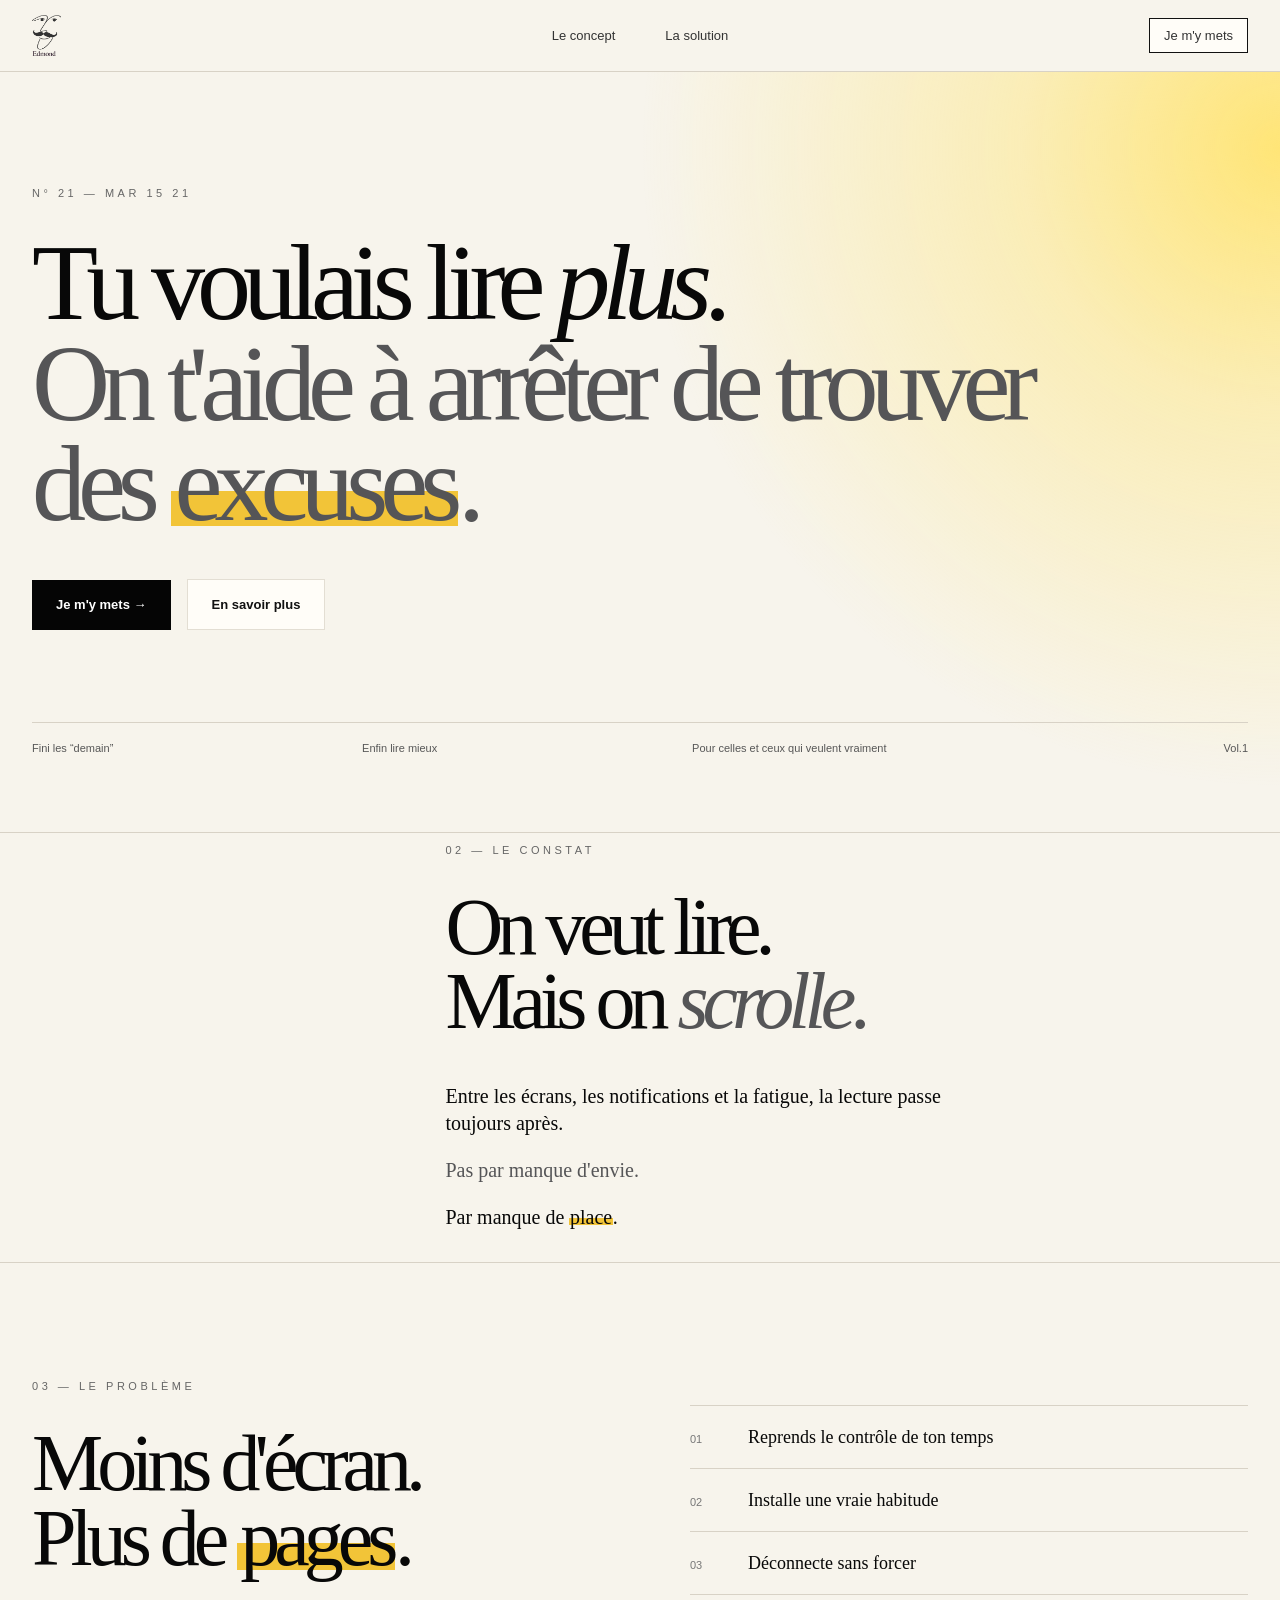
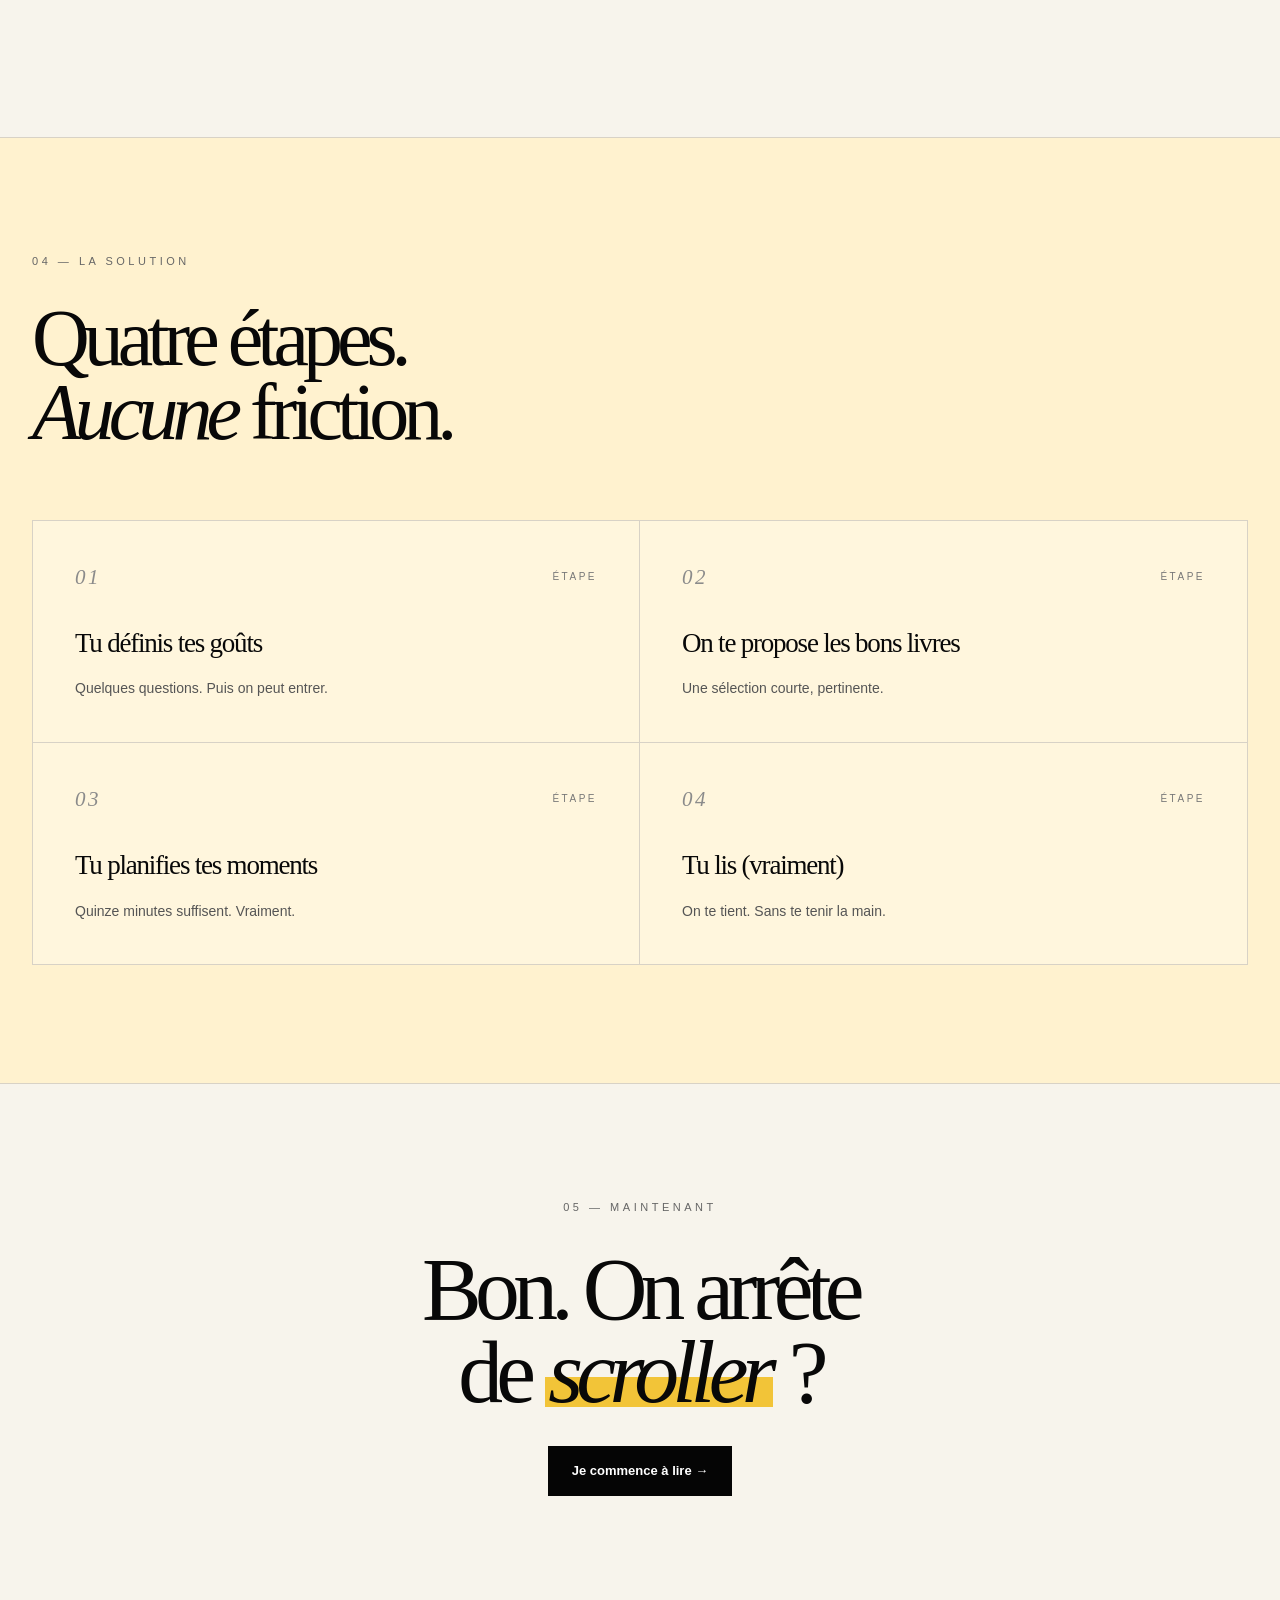
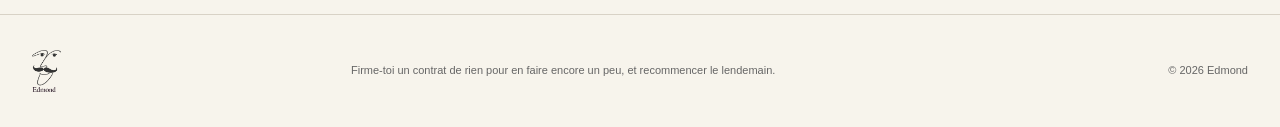
==== index.html @ 49951181 "First version of website" ====
<!doctype html><html lang="fr"><head><meta charset="utf-8"><meta name="viewport" content="width=device-width,initial-scale=1"><title>Edmond — Lire plus</title><link rel="stylesheet" href="styles.css"></head><body>
<header class="site-header"><div class="header-inner"><a class="brand" href="index.html" aria-label="Edmond"><img src="assets/logo.png" alt="Edmond"></a><nav class="nav"><a class="header-link" href="#concept">Le concept</a><a class="header-link" href="#solution">La solution</a></nav><a class="mini-btn" href="https://app.edmond-group.com">Je m'y mets</a></div></header>
<main>
<section class="home-hero"><div class="container"><p class="eyebrow">N° 21 — MAR 15 21</p><h1>Tu voulais lire <em>plus</em>.<br><span>On t'aide à arrêter de trouver des <mark>excuses</mark>.</span></h1><div class="actions"><a class="button" href="https://app.edmond-group.com">Je m'y mets →</a><a class="button light" href="#concept">En savoir plus</a></div><div class="hero-meta"><span>Fini les “demain”</span><span>Enfin lire mieux</span><span>Pour celles et ceux qui veulent vraiment</span><span>Vol.1</span></div></div></section>
<section id="concept" class="intro line"><div class="container"><div class="copy"><p class="eyebrow">02 — LE CONSTAT</p><h2>On veut lire.<br>Mais on <span><em>scrolle</em>.</span></h2><p>Entre les écrans, les notifications et la fatigue, la lecture passe toujours après.</p><p class="muted">Pas par manque d'envie.</p><p>Par manque de <mark>place</mark>.</p></div></div></section>
<section class="section line"><div class="container split"><div><p class="eyebrow">03 — LE PROBLÈME</p><h2>Moins d'écran.<br>Plus de <mark>pages</mark>.</h2></div><div class="rules"><div><span>01</span>Reprends le contrôle de ton temps</div><div><span>02</span>Installe une vraie habitude</div><div><span>03</span>Déconnecte sans forcer</div></div></div></section>
<section id="solution" class="section tint steps line"><div class="container"><p class="eyebrow">04 — LA SOLUTION</p><h2>Quatre étapes.<br><em>Aucune</em> friction.</h2><div class="card-grid four"><article><header><i>01</i><span>ÉTAPE</span></header><h3>Tu définis tes goûts</h3><p>Quelques questions. Puis on peut entrer.</p></article><article><header><i>02</i><span>ÉTAPE</span></header><h3>On te propose les bons livres</h3><p>Une sélection courte, pertinente.</p></article><article><header><i>03</i><span>ÉTAPE</span></header><h3>Tu planifies tes moments</h3><p>Quinze minutes suffisent. Vraiment.</p></article><article><header><i>04</i><span>ÉTAPE</span></header><h3>Tu lis (vraiment)</h3><p>On te tient. Sans te tenir la main.</p></article></div></div></section>
<section class="section final line"><div class="narrow"><p class="eyebrow">05 — MAINTENANT</p><h2>Bon. On arrête<br>de <mark><em>scroller</em></mark> ?</h2><a class="button" href="https://app.edmond-group.com">Je commence à lire →</a></div></section>
</main><footer class="footer"><div class="footer-inner"><a class="brand" href="index.html"><img src="assets/logo.png" alt="Edmond"></a><p>Firme-toi un contrat de rien pour en faire encore un peu, et recommencer le lendemain.</p><p>© 2026 Edmond</p></div></footer>
</body></html>
---- styles.css ----
:root{
  --serif:"Times New Roman", Times, serif;
  --sans:Helvetica, Arial, sans-serif;
  --bg:#f7f4ec;
  --tint:#fff2cf;
  --ink:#080808;
  --grey:#555557;
  --line:#d8d2c6;
  --accent:#f2c438;
}
*{box-sizing:border-box}html{scroll-behavior:smooth}body{margin:0;background:var(--bg);color:var(--ink);font-family:var(--serif);font-size:18px;line-height:1.35}a{color:inherit}p,h1,h2,h3{margin-top:0}.container{width:min(1260px,calc(100% - 64px));margin-inline:auto}.narrow{width:min(780px,calc(100% - 64px));margin-inline:auto}.section{padding:118px 0}.line{border-top:1px solid var(--line)}
/* Header */
.site-header{height:72px;border-bottom:1px solid var(--line);background:var(--bg);position:relative;z-index:2}.header-inner{height:100%;width:min(1260px,calc(100% - 64px));margin:auto;display:flex;align-items:center;justify-content:space-between;gap:28px}.brand{display:inline-flex;align-items:center;gap:9px;text-decoration:none}.brand img{display:block;height:42px;width:auto;object-fit:contain}.nav{position:absolute;left:50%;transform:translateX(-50%);display:flex;gap:50px;font-family:var(--sans);font-size:13px}.header-link,.back,.mini-btn{font-family:var(--sans);font-size:13px;text-decoration:none;color:#333}.mini-btn{border:1px solid #111;padding:8px 14px;background:#fffdf8}.back{color:#555}
/* Type */
.eyebrow{font-family:var(--sans);font-size:11px;line-height:1;letter-spacing:.32em;text-transform:uppercase;color:#666;margin-bottom:34px}h1,h2{font-weight:400;letter-spacing:-.075em;line-height:.93}h1{font-size:clamp(70px,8.45vw,142px);max-width:1040px;margin-bottom:44px}h2{font-size:clamp(54px,6.25vw,96px);margin-bottom:44px}h3{font-size:27px;font-weight:400;letter-spacing:-.045em;margin-bottom:16px}.muted,h1 span,h2 span{color:var(--grey)}em{font-style:italic}mark{background:linear-gradient(transparent 56%,var(--accent) 56% 86%,transparent 86%);padding:0 .035em;color:inherit}.lead{font-size:23px;line-height:1.45;max-width:820px;margin-bottom:42px}.sans{font-family:var(--sans)}.button{display:inline-flex;align-items:center;justify-content:center;background:#050505;color:#fff;font-family:var(--sans);font-size:13px;font-weight:700;min-height:50px;padding:16px 24px;text-decoration:none}.button.light{background:#fffdf8;color:#111;border:1px solid #e3ded3}.actions{display:flex;gap:16px;align-items:center}
/* Home */
.home-hero{min-height:675px;padding:116px 0 76px;background:radial-gradient(circle at 100% 10%,#ffe577 0,rgba(255,229,119,.45) 18%,rgba(247,244,236,0) 44%),var(--bg)}.hero-meta{border-top:1px solid var(--line);margin-top:92px;padding-top:18px;display:grid;grid-template-columns:1.2fr 1.2fr 2fr auto;gap:28px;font-family:var(--sans);font-size:11px;color:#575757}.intro{min-height:430px;display:flex;align-items:center}.intro .copy{max-width:560px;margin-left:34%}.intro p:not(.eyebrow){font-size:20px}.split{display:grid;grid-template-columns:1fr 1fr;gap:100px;align-items:center}.rules{border-top:1px solid var(--line);font-size:18px}.rules div{border-bottom:1px solid var(--line);padding:19px 0}.rules span{display:inline-block;width:58px;font-family:var(--sans);font-size:11px;color:#777}.tint{background:var(--tint)}.steps .card-grid{margin-top:70px}.card-grid{display:grid;border:1px solid var(--line);background:rgba(255,255,255,.28)}.card-grid.four{grid-template-columns:1fr 1fr}.card-grid.three{grid-template-columns:repeat(3,1fr)}.card-grid article{padding:42px 42px;min-height:170px}.card-grid.four article:nth-child(odd){border-right:1px solid var(--line)}.card-grid.four article:nth-child(-n+2){border-bottom:1px solid var(--line)}.card-grid.three article+article{border-left:1px solid var(--line)}.card-grid header{display:flex;justify-content:space-between;align-items:center;margin-bottom:34px;font-family:var(--sans);font-size:10px;letter-spacing:.25em;color:#777}.card-grid i{font-family:var(--serif);font-size:21px;color:#8b8b8b}.card-grid p{font-family:var(--sans);font-size:14px;line-height:1.6;color:#555;margin:0}.final{text-align:center}.final h2{font-size:clamp(62px,7vw,116px);margin-bottom:32px}.final .lead{margin-inline:auto;max-width:560px}.footer{border-top:1px solid var(--line);min-height:112px}.footer-inner{width:min(1260px,calc(100% - 64px));height:112px;margin:auto;display:grid;grid-template-columns:1fr 2fr 1fr;align-items:center;gap:30px;font-family:var(--sans);font-size:11px;color:#666}.footer-inner p{margin:0}.footer-inner p:last-child{text-align:right}
/* App page */
.app-hero{min-height:620px;padding:116px 0 102px;background:radial-gradient(circle at 100% 0%,#ffe87c 0,rgba(255,232,124,.44) 20%,rgba(247,244,236,0) 48%),var(--bg)}.app-hero h1{max-width:1040px}.install h2{font-size:clamp(42px,4.6vw,66px);letter-spacing:-.06em}.install-grid{display:grid;grid-template-columns:1fr 1fr;gap:105px;margin-top:60px}.install-grid p{font-family:var(--sans);font-size:15px;line-height:1.68;color:#555}.feature-section{padding:82px 0}.cta-tint{background:#fff1cc;text-align:center}.cta-tint .lead{margin-inline:auto;max-width:570px}
@media(max-width:850px){.container,.narrow,.header-inner,.footer-inner{width:calc(100% - 32px)}.site-header{height:64px}.brand img{height:38px}.nav{display:none}.section,.app-hero{padding:76px 0}.home-hero{padding:76px 0 46px;min-height:auto}h1{font-size:58px}h2{font-size:50px}.lead{font-size:20px}.hero-meta,.split,.install-grid{grid-template-columns:1fr;gap:30px}.intro .copy{margin-left:0}.card-grid.four,.card-grid.three{grid-template-columns:1fr}.card-grid.four article,.card-grid.three article{border-right:0!important;border-left:0!important;border-bottom:1px solid var(--line)}.card-grid article:last-child{border-bottom:0!important}.footer-inner{height:auto;min-height:120px;padding:28px 0;grid-template-columns:1fr;gap:12px}.footer-inner p:last-child{text-align:left}}
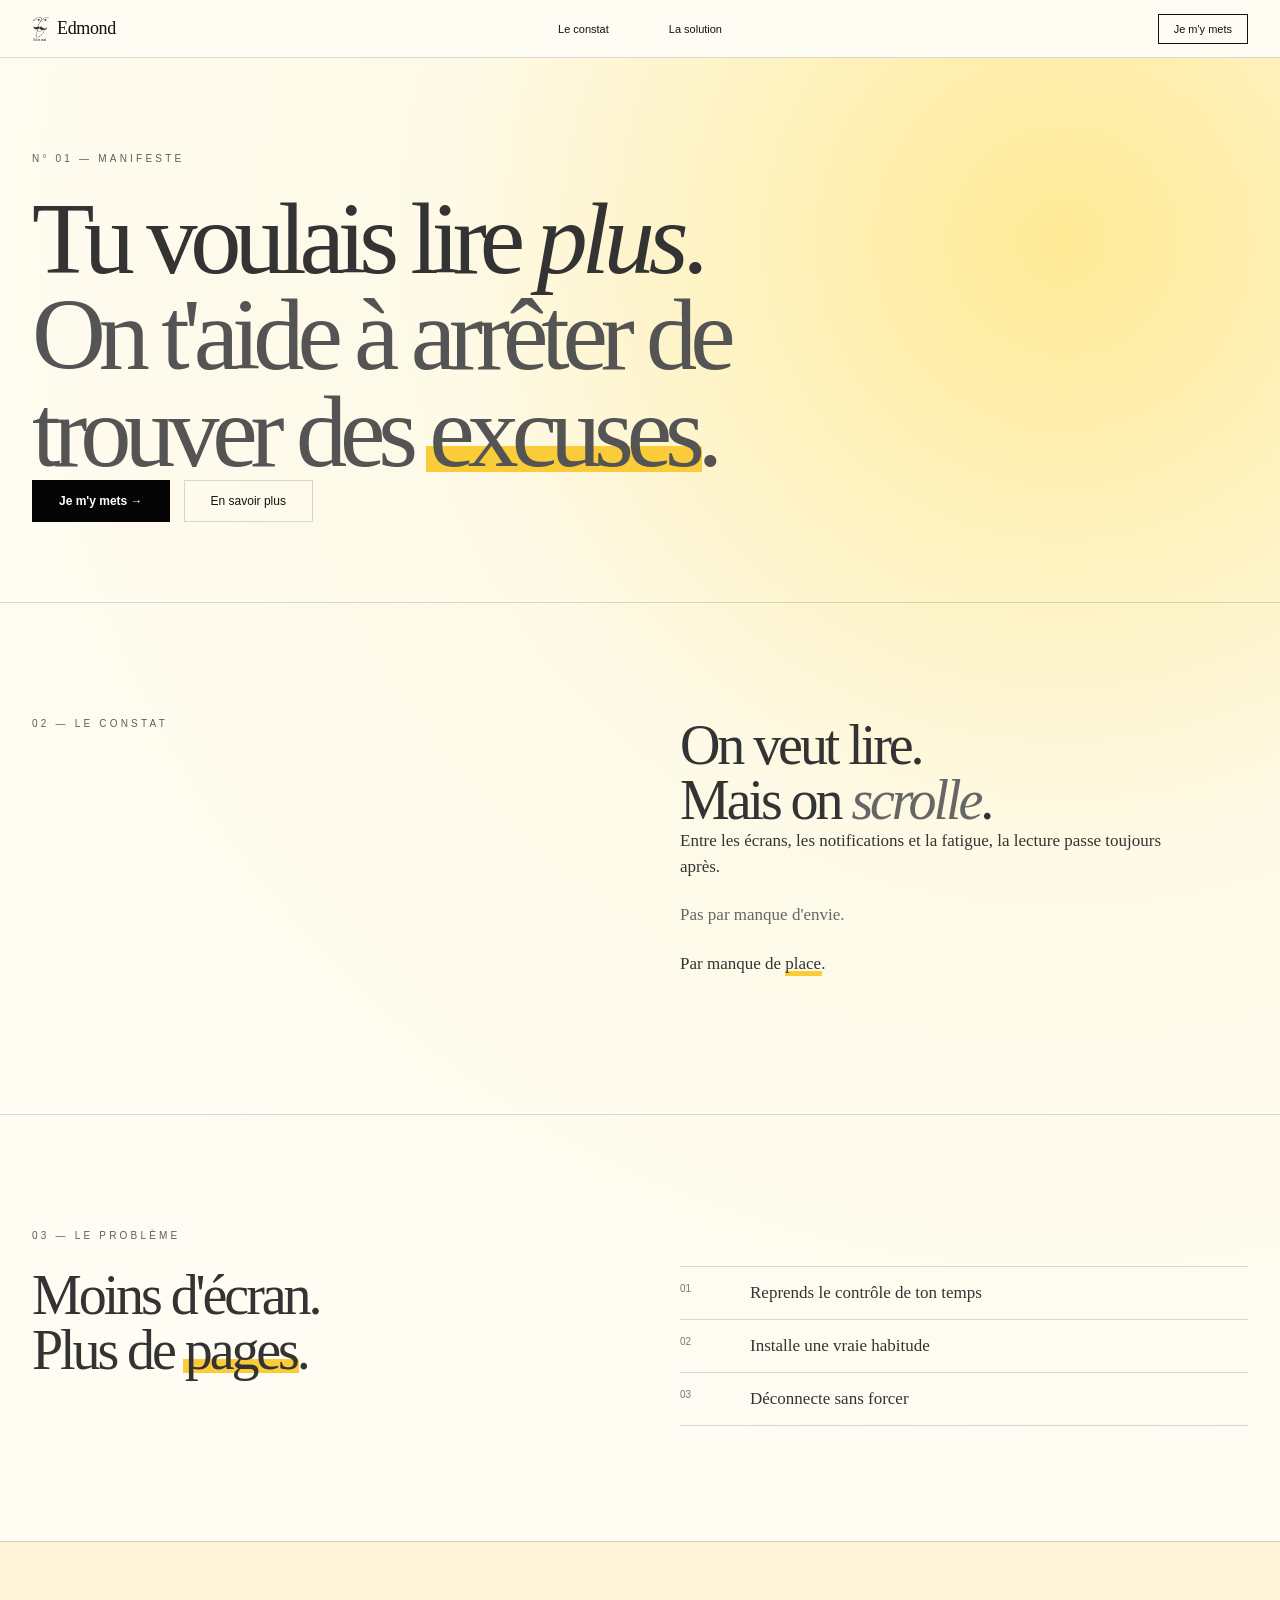
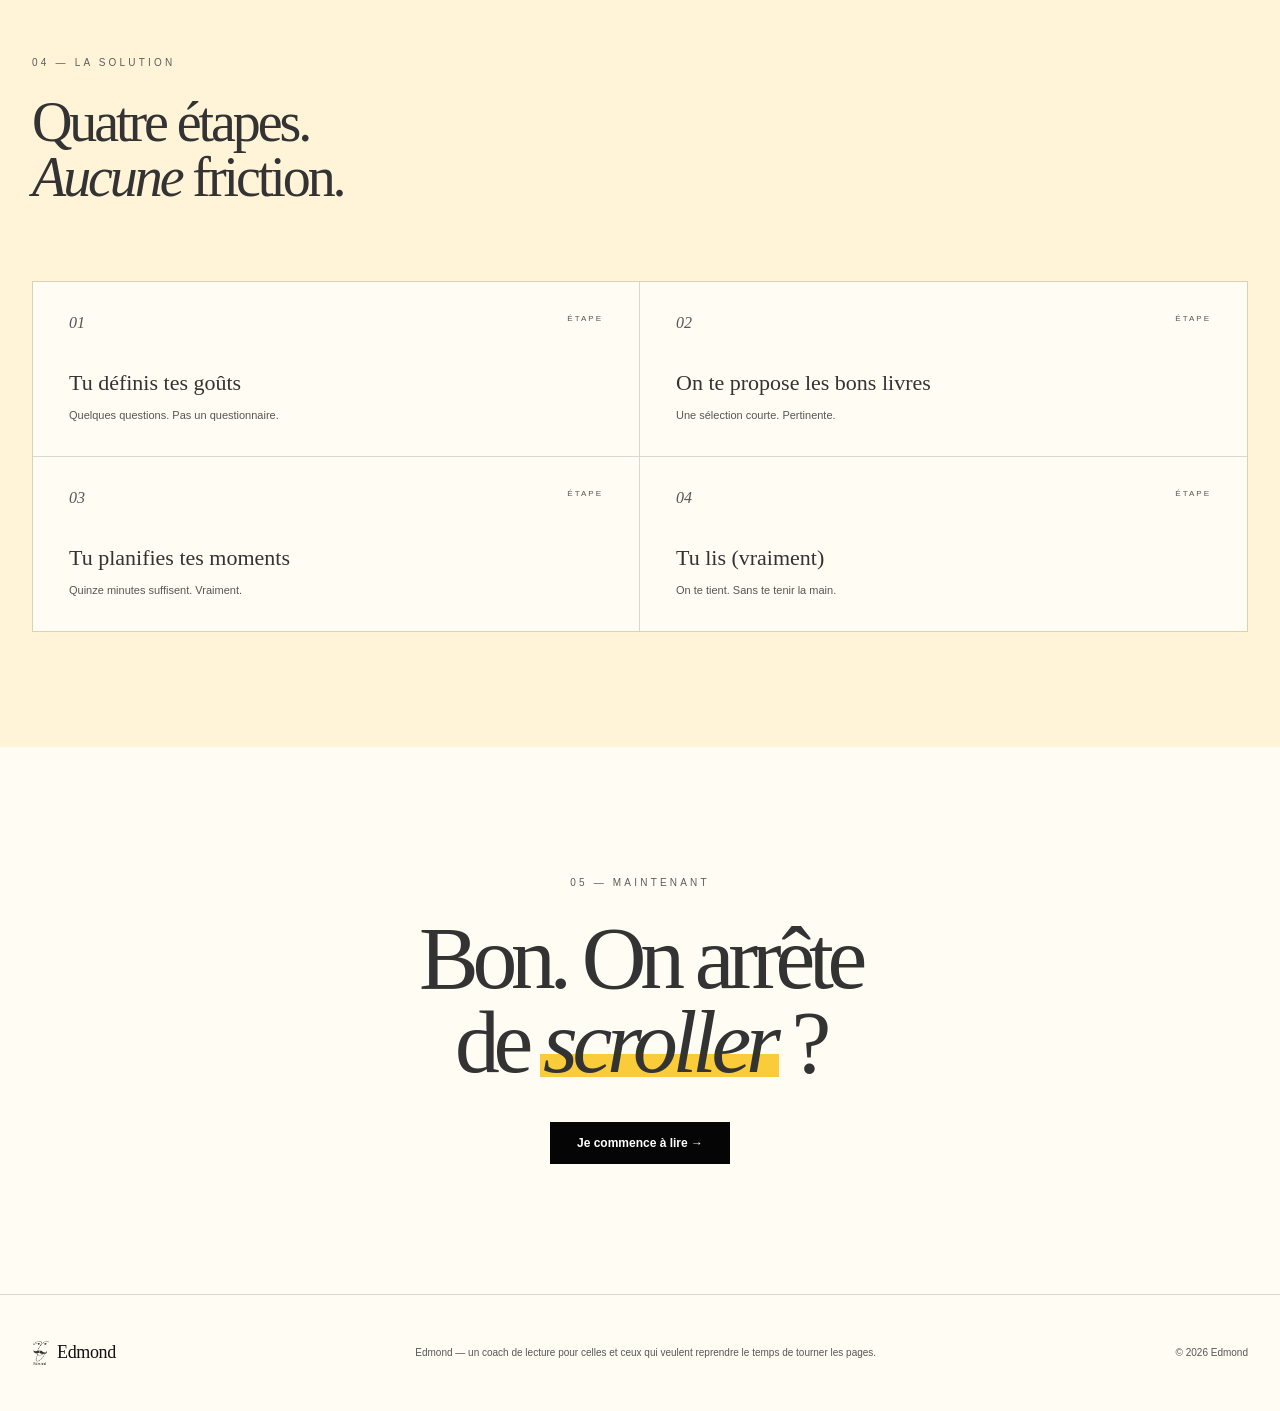
==== commit 8d2139d9: "Update text and colors" ====
--- a/index.html
+++ b/index.html
@@ -1,10 +1,122 @@
-<!doctype html><html lang="fr"><head><meta charset="utf-8"><meta name="viewport" content="width=device-width,initial-scale=1"><title>Edmond — Lire plus</title><link rel="stylesheet" href="styles.css"></head><body>
-<header class="site-header"><div class="header-inner"><a class="brand" href="index.html" aria-label="Edmond"><img src="assets/logo.png" alt="Edmond"></a><nav class="nav"><a class="header-link" href="#concept">Le concept</a><a class="header-link" href="#solution">La solution</a></nav><a class="mini-btn" href="https://app.edmond-group.com">Je m'y mets</a></div></header>
-<main>
-<section class="home-hero"><div class="container"><p class="eyebrow">N° 21 — MAR 15 21</p><h1>Tu voulais lire <em>plus</em>.<br><span>On t'aide à arrêter de trouver des <mark>excuses</mark>.</span></h1><div class="actions"><a class="button" href="https://app.edmond-group.com">Je m'y mets →</a><a class="button light" href="#concept">En savoir plus</a></div><div class="hero-meta"><span>Fini les “demain”</span><span>Enfin lire mieux</span><span>Pour celles et ceux qui veulent vraiment</span><span>Vol.1</span></div></div></section>
-<section id="concept" class="intro line"><div class="container"><div class="copy"><p class="eyebrow">02 — LE CONSTAT</p><h2>On veut lire.<br>Mais on <span><em>scrolle</em>.</span></h2><p>Entre les écrans, les notifications et la fatigue, la lecture passe toujours après.</p><p class="muted">Pas par manque d'envie.</p><p>Par manque de <mark>place</mark>.</p></div></div></section>
-<section class="section line"><div class="container split"><div><p class="eyebrow">03 — LE PROBLÈME</p><h2>Moins d'écran.<br>Plus de <mark>pages</mark>.</h2></div><div class="rules"><div><span>01</span>Reprends le contrôle de ton temps</div><div><span>02</span>Installe une vraie habitude</div><div><span>03</span>Déconnecte sans forcer</div></div></div></section>
-<section id="solution" class="section tint steps line"><div class="container"><p class="eyebrow">04 — LA SOLUTION</p><h2>Quatre étapes.<br><em>Aucune</em> friction.</h2><div class="card-grid four"><article><header><i>01</i><span>ÉTAPE</span></header><h3>Tu définis tes goûts</h3><p>Quelques questions. Puis on peut entrer.</p></article><article><header><i>02</i><span>ÉTAPE</span></header><h3>On te propose les bons livres</h3><p>Une sélection courte, pertinente.</p></article><article><header><i>03</i><span>ÉTAPE</span></header><h3>Tu planifies tes moments</h3><p>Quinze minutes suffisent. Vraiment.</p></article><article><header><i>04</i><span>ÉTAPE</span></header><h3>Tu lis (vraiment)</h3><p>On te tient. Sans te tenir la main.</p></article></div></div></section>
-<section class="section final line"><div class="narrow"><p class="eyebrow">05 — MAINTENANT</p><h2>Bon. On arrête<br>de <mark><em>scroller</em></mark> ?</h2><a class="button" href="https://app.edmond-group.com">Je commence à lire →</a></div></section>
-</main><footer class="footer"><div class="footer-inner"><a class="brand" href="index.html"><img src="assets/logo.png" alt="Edmond"></a><p>Firme-toi un contrat de rien pour en faire encore un peu, et recommencer le lendemain.</p><p>© 2026 Edmond</p></div></footer>
-</body></html>
+<!DOCTYPE html>
+<html lang="fr">
+  <head>
+    <meta charset="utf-8" />
+    <meta name="viewport" content="width=device-width,initial-scale=1" />
+    <title>Edmond — Lire plus</title>
+    <link rel="stylesheet" href="css/style.css" />
+    <link rel="icon" href="assets/logo.png" />
+  </head>
+  <body>
+    <div class="page">
+      <header class="site-header">
+        <div class="container">
+          <a class="brand" href="index.html"
+            ><img class="brand-face" src="assets/logo.png" alt="" /><span class="brand-name"
+              >Edmond</span
+            ></a
+          >
+          <nav class="nav">
+            <a href="#constat">Le constat</a><a href="#solution">La solution</a>
+          </nav>
+          <a class="header-cta" href="app.html">Je m'y mets</a>
+        </div>
+      </header>
+      <main>
+        <section class="hero">
+          <div class="container">
+            <p class="kicker">N° 01 — Manifeste</p>
+            <h1 class="display">
+              Tu voulais lire <em>plus</em>.<br /><span class="muted"
+                >On t'aide à arrêter de<br />trouver des <span class="mark">excuses</span>.</span
+              >
+            </h1>
+            <div class="btn-row">
+              <a class="btn" href="app.html">Je m'y mets →</a
+              ><a class="btn secondary" href="#constat">En savoir plus</a>
+            </div>
+          </div>
+        </section>
+        <section id="constat" class="section split">
+          <div class="container">
+            <p class="kicker">02 — Le constat</p>
+            <div class="text-block">
+              <h2 class="medium-title">
+                On veut lire.<br />Mais on <em class="muted-p">scrolle</em>.
+              </h2>
+              <p>
+                Entre les écrans, les notifications et la fatigue, la lecture passe toujours après.
+              </p>
+              <p class="muted-p">Pas par manque d'envie.</p>
+              <p>Par manque de <span class="mark">place</span>.</p>
+            </div>
+          </div>
+        </section>
+        <section class="section split">
+          <div class="container">
+            <div>
+              <p class="kicker">03 — Le problème</p>
+              <h2 class="medium-title">
+                Moins d'écran.<br />Plus de <span class="mark">pages</span>.
+              </h2>
+            </div>
+            <div class="list-lines">
+              <div><span>01</span>Reprends le contrôle de ton temps</div>
+              <div><span>02</span>Installe une vraie habitude</div>
+              <div><span>03</span>Déconnecte sans forcer</div>
+            </div>
+          </div>
+        </section>
+        <section id="solution" class="section warm">
+          <div class="container">
+            <p class="kicker">04 — La solution</p>
+            <h2 class="medium-title">Quatre étapes.<br /><em>Aucune</em> friction.</h2>
+            <div class="steps-grid">
+              <article class="step">
+                <div class="num">01 <small>Étape</small></div>
+                <h3>Tu définis tes goûts</h3>
+                <p>Quelques questions. Pas un questionnaire.</p>
+              </article>
+              <article class="step">
+                <div class="num">02 <small>Étape</small></div>
+                <h3>On te propose les bons livres</h3>
+                <p>Une sélection courte. Pertinente.</p>
+              </article>
+              <article class="step">
+                <div class="num">03 <small>Étape</small></div>
+                <h3>Tu planifies tes moments</h3>
+                <p>Quinze minutes suffisent. Vraiment.</p>
+              </article>
+              <article class="step">
+                <div class="num">04 <small>Étape</small></div>
+                <h3>Tu lis (vraiment)</h3>
+                <p>On te tient. Sans te tenir la main.</p>
+              </article>
+            </div>
+          </div>
+        </section>
+        <section class="final-cta">
+          <div class="container">
+            <p class="kicker">05 — Maintenant</p>
+            <h2 class="display">
+              Bon. On arrête<br />de <span class="mark"><em>scroller</em></span> ?
+            </h2>
+            <a class="btn" href="app.html">Je commence à lire →</a>
+          </div>
+        </section>
+      </main>
+      <footer class="site-footer">
+        <div class="container">
+          <a class="brand" href="index.html"
+            ><img class="brand-face" src="assets/logo.png" alt="" /><span class="brand-name"
+              >Edmond</span
+            ></a
+          ><span
+            >Edmond — un coach de lecture pour celles et ceux qui veulent reprendre le temps de
+            tourner les pages.</span
+          ><span>© 2026 Edmond</span>
+        </div>
+      </footer>
+    </div>
+  </body>
+</html>
--- a/css/style.css
+++ b/css/style.css
@@ -0,0 +1,461 @@
+:root {
+  --bg: #fefcf3;
+  --cream: #fdf4d8;
+  --line: rgba(51, 51, 51, 0.18);
+  --text: #333333;
+  --muted: rgba(51, 51, 51, 0.6);
+  --accent: #facc39;
+  --serif: 'Times New Roman', Times, serif;
+  --sans: Helvetica, Arial, sans-serif;
+}
+* {
+  box-sizing: border-box;
+}
+html {
+  scroll-behavior: smooth;
+}
+body {
+  margin: 0;
+  background: var(--bg);
+  color: var(--text);
+  font-family: var(--serif);
+  font-weight: 400;
+}
+.page {
+  min-height: 100vh;
+  background: radial-gradient(
+      circle at 83% 8%,
+      rgba(255, 223, 92, 0.62),
+      rgba(255, 223, 92, 0.08) 21%,
+      transparent 42%
+    ),
+    var(--bg);
+}
+.container {
+  width: min(1220px, calc(100% - 64px));
+  margin-inline: auto;
+}
+.site-header {
+  height: 58px;
+  border-bottom: 1px solid var(--line);
+  font-family: var(--sans);
+  background: var(--bg);
+  position: relative;
+  z-index: 3;
+}
+.site-header .container {
+  height: 100%;
+  display: flex;
+  align-items: center;
+  justify-content: space-between;
+}
+.brand {
+  display: inline-flex;
+  align-items: center;
+  gap: 7px;
+  text-decoration: none;
+  color: #111;
+}
+.brand-face {
+  width: 18px;
+  height: 24px;
+  object-fit: contain;
+  object-position: center;
+}
+.brand-name {
+  font-family: var(--serif);
+  font-size: 18px;
+  letter-spacing: -0.02em;
+}
+.nav {
+  position: absolute;
+  left: 50%;
+  transform: translateX(-50%);
+  display: flex;
+  gap: 60px;
+  font-size: 11px;
+}
+.nav a,
+.back-link {
+  color: #111;
+  text-decoration: none;
+}
+.header-cta {
+  border: 1px solid #111;
+  padding: 8px 15px;
+  font-size: 11px;
+  text-decoration: none;
+  color: #111;
+}
+.back-link {
+  font-size: 12px;
+  color: #555;
+}
+.hero {
+  padding: 95px 0 80px;
+}
+.kicker {
+  font-family: var(--sans);
+  font-size: 10px;
+  letter-spacing: 0.32em;
+  text-transform: uppercase;
+  color: #5d5d5d;
+  margin: 0 0 27px;
+}
+.display {
+  font-size: clamp(58px, 8vw, 106px);
+  line-height: 0.94;
+  letter-spacing: -0.07em;
+  margin: 0;
+  font-weight: 400;
+}
+.display .muted {
+  color: #545454;
+}
+.display em {
+  font-style: italic;
+  letter-spacing: -0.06em;
+}
+.mark {
+  position: relative;
+  display: inline-block;
+  z-index: 1;
+}
+.mark:after {
+  content: '';
+  position: absolute;
+  z-index: -1;
+  left: -0.03em;
+  right: -0.04em;
+  bottom: 0.08em;
+  height: 0.25em;
+  background: var(--accent);
+}
+.lead {
+  font-size: 20px;
+  line-height: 1.45;
+  max-width: 760px;
+  margin: 56px 0 36px;
+}
+.btn-row {
+  display: flex;
+  gap: 14px;
+  align-items: center;
+}
+.btn {
+  display: inline-flex;
+  align-items: center;
+  justify-content: center;
+  background: #050505;
+  color: #fff;
+  border: 1px solid #050505;
+  min-height: 42px;
+  padding: 0 26px;
+  font-family: var(--sans);
+  font-weight: 700;
+  font-size: 12px;
+  text-decoration: none;
+}
+.btn.secondary {
+  background: transparent;
+  color: #111;
+  border-color: var(--line);
+  font-weight: 400;
+}
+.hero-meta {
+  margin-top: 94px;
+  border-top: 1px solid #999;
+  display: grid;
+  grid-template-columns: repeat(4, 1fr);
+  font-family: var(--sans);
+  font-size: 9px;
+  color: #555;
+  padding-top: 16px;
+}
+.section {
+  border-top: 1px solid var(--line);
+  padding: 115px 0;
+}
+.section.split .container {
+  display: grid;
+  grid-template-columns: 1fr 1fr;
+  gap: 80px;
+  align-items: start;
+}
+.section.center .container {
+  text-align: center;
+}
+.medium-title {
+  font-size: 56px;
+  line-height: 0.98;
+  letter-spacing: -0.055em;
+  margin: 0;
+  font-weight: 400;
+}
+.text-block {
+  max-width: 520px;
+}
+.text-block p {
+  font-size: 17px;
+  line-height: 1.55;
+  margin: 0 0 22px;
+}
+.muted-p {
+  color: #666;
+}
+.list-lines {
+  margin-top: 36px;
+  border-top: 1px solid var(--line);
+  font-family: var(--serif);
+}
+.list-lines div {
+  display: grid;
+  grid-template-columns: 50px 1fr;
+  gap: 20px;
+  border-bottom: 1px solid var(--line);
+  padding: 16px 0;
+  font-size: 17px;
+}
+.list-lines span {
+  font-family: var(--sans);
+  font-size: 10px;
+  color: #777;
+}
+.warm {
+  background: #fff4d8;
+}
+.steps-grid {
+  margin-top: 76px;
+  border: 1px solid var(--line);
+  display: grid;
+  grid-template-columns: 1fr 1fr;
+}
+.step {
+  min-height: 160px;
+  padding: 32px 36px;
+  border-right: 1px solid var(--line);
+  border-bottom: 1px solid var(--line);
+  background-color: var(--bg);
+}
+.step:nth-child(2n) {
+  border-right: 0;
+}
+.step:nth-last-child(-n + 2) {
+  border-bottom: 0;
+}
+.num {
+  font-style: italic;
+  font-size: 16px;
+  color: #555;
+  margin-bottom: 38px;
+  display: flex;
+  justify-content: space-between;
+}
+.num small {
+  font-family: var(--sans);
+  font-style: normal;
+  font-size: 8px;
+  letter-spacing: 0.25em;
+  text-transform: uppercase;
+}
+.step h3 {
+  font-size: 22px;
+  font-weight: 400;
+  margin: 0 0 12px;
+}
+.step p {
+  font-family: var(--sans);
+  font-size: 11px;
+  color: #555;
+  margin: 0;
+  line-height: 1.45;
+}
+.final-cta {
+  padding: 130px 0 130px;
+  text-align: center;
+}
+.final-cta .kicker {
+  margin-bottom: 28px;
+}
+.final-cta .display {
+  font-size: clamp(54px, 7vw, 91px);
+  max-width: 830px;
+  margin-inline: auto;
+}
+.final-cta .btn {
+  margin-top: 38px;
+}
+.site-footer {
+  border-top: 1px solid var(--line);
+  font-family: var(--sans);
+  font-size: 10px;
+  color: #555;
+  padding: 46px 0;
+}
+.site-footer .container {
+  display: flex;
+  align-items: center;
+  justify-content: space-between;
+}
+.install-grid {
+  display: grid;
+  grid-template-columns: 1fr 1fr;
+  gap: 120px;
+  margin-top: 60px;
+}
+.install-grid h3 {
+  font-size: 21px;
+  font-weight: 400;
+  margin: 0 0 21px;
+}
+.install-grid p,
+.cards p,
+.app-lead {
+  font-family: var(--sans);
+  font-size: 13px;
+  color: #555;
+  line-height: 1.55;
+}
+.app-hero {
+  padding: 105px 0 88px;
+}
+.app-hero .display {
+  max-width: 940px;
+}
+.app-hero .lead {
+  max-width: 800px;
+  margin-top: 48px;
+}
+.feature-cards {
+  border-top: 1px solid var(--line);
+  padding: 80px 0;
+}
+.cards {
+  border: 1px solid var(--line);
+  display: grid;
+  grid-template-columns: repeat(3, 1fr);
+}
+.card {
+  padding: 45px 36px 40px;
+  border-right: 1px solid var(--line);
+  min-height: 180px;
+}
+.card:last-child {
+  border-right: 0;
+}
+.card .num {
+  margin-bottom: 34px;
+}
+.card h3 {
+  font-size: 22px;
+  font-weight: 400;
+  margin: 0 0 16px;
+}
+.moment {
+  background: #fff4d8;
+  border-top: 1px solid var(--line);
+  border-bottom: 1px solid var(--line);
+  padding: 105px 0;
+  text-align: center;
+}
+.moment h2 {
+  font-size: 48px;
+  line-height: 1.05;
+  letter-spacing: -0.045em;
+  font-weight: 400;
+  margin: 0 0 28px;
+}
+.moment p {
+  line-height: 1.35;
+  color: #555;
+  margin: 0 auto 40px;
+  max-width: 520px;
+}
+.edit-badge {
+  position: fixed;
+  right: 12px;
+  bottom: 10px;
+  background: #111;
+  color: #fff;
+  border-radius: 7px;
+  padding: 6px 10px;
+  font: 10px var(--sans);
+  opacity: 0.95;
+}
+.edit-badge span {
+  color: #ff6a5f;
+}
+@media (max-width: 800px) {
+  .container {
+    width: min(100% - 32px, 1220px);
+  }
+  .site-header {
+    height: 56px;
+  }
+  .nav {
+    display: none;
+  }
+  .brand-face {
+    width: 16px;
+    height: 22px;
+  }
+  .brand-name {
+    font-size: 17px;
+  }
+  .hero,
+  .app-hero {
+    padding: 70px 0;
+  }
+  .display {
+    font-size: 56px;
+    letter-spacing: -0.055em;
+  }
+  .lead {
+    font-size: 18px;
+    margin-top: 36px;
+  }
+  .hero-meta {
+    grid-template-columns: 1fr 1fr;
+    gap: 12px;
+    margin-top: 60px;
+  }
+  .section {
+    padding: 75px 0;
+  }
+  .section.split .container,
+  .install-grid {
+    grid-template-columns: 1fr;
+    gap: 45px;
+  }
+  .medium-title {
+    font-size: 46px;
+  }
+  .steps-grid,
+  .cards {
+    grid-template-columns: 1fr;
+  }
+  .step,
+  .card,
+  .step:nth-child(2n) {
+    border-right: 0;
+    border-bottom: 1px solid var(--line);
+  }
+  .step:last-child,
+  .card:last-child {
+    border-bottom: 0;
+  }
+  .final-cta {
+    padding: 90px 0;
+  }
+  .site-footer .container {
+    align-items: flex-start;
+    gap: 18px;
+    flex-direction: column;
+  }
+  .btn-row {
+    flex-wrap: wrap;
+  }
+  .header-cta {
+    display: none;
+  }
+}
